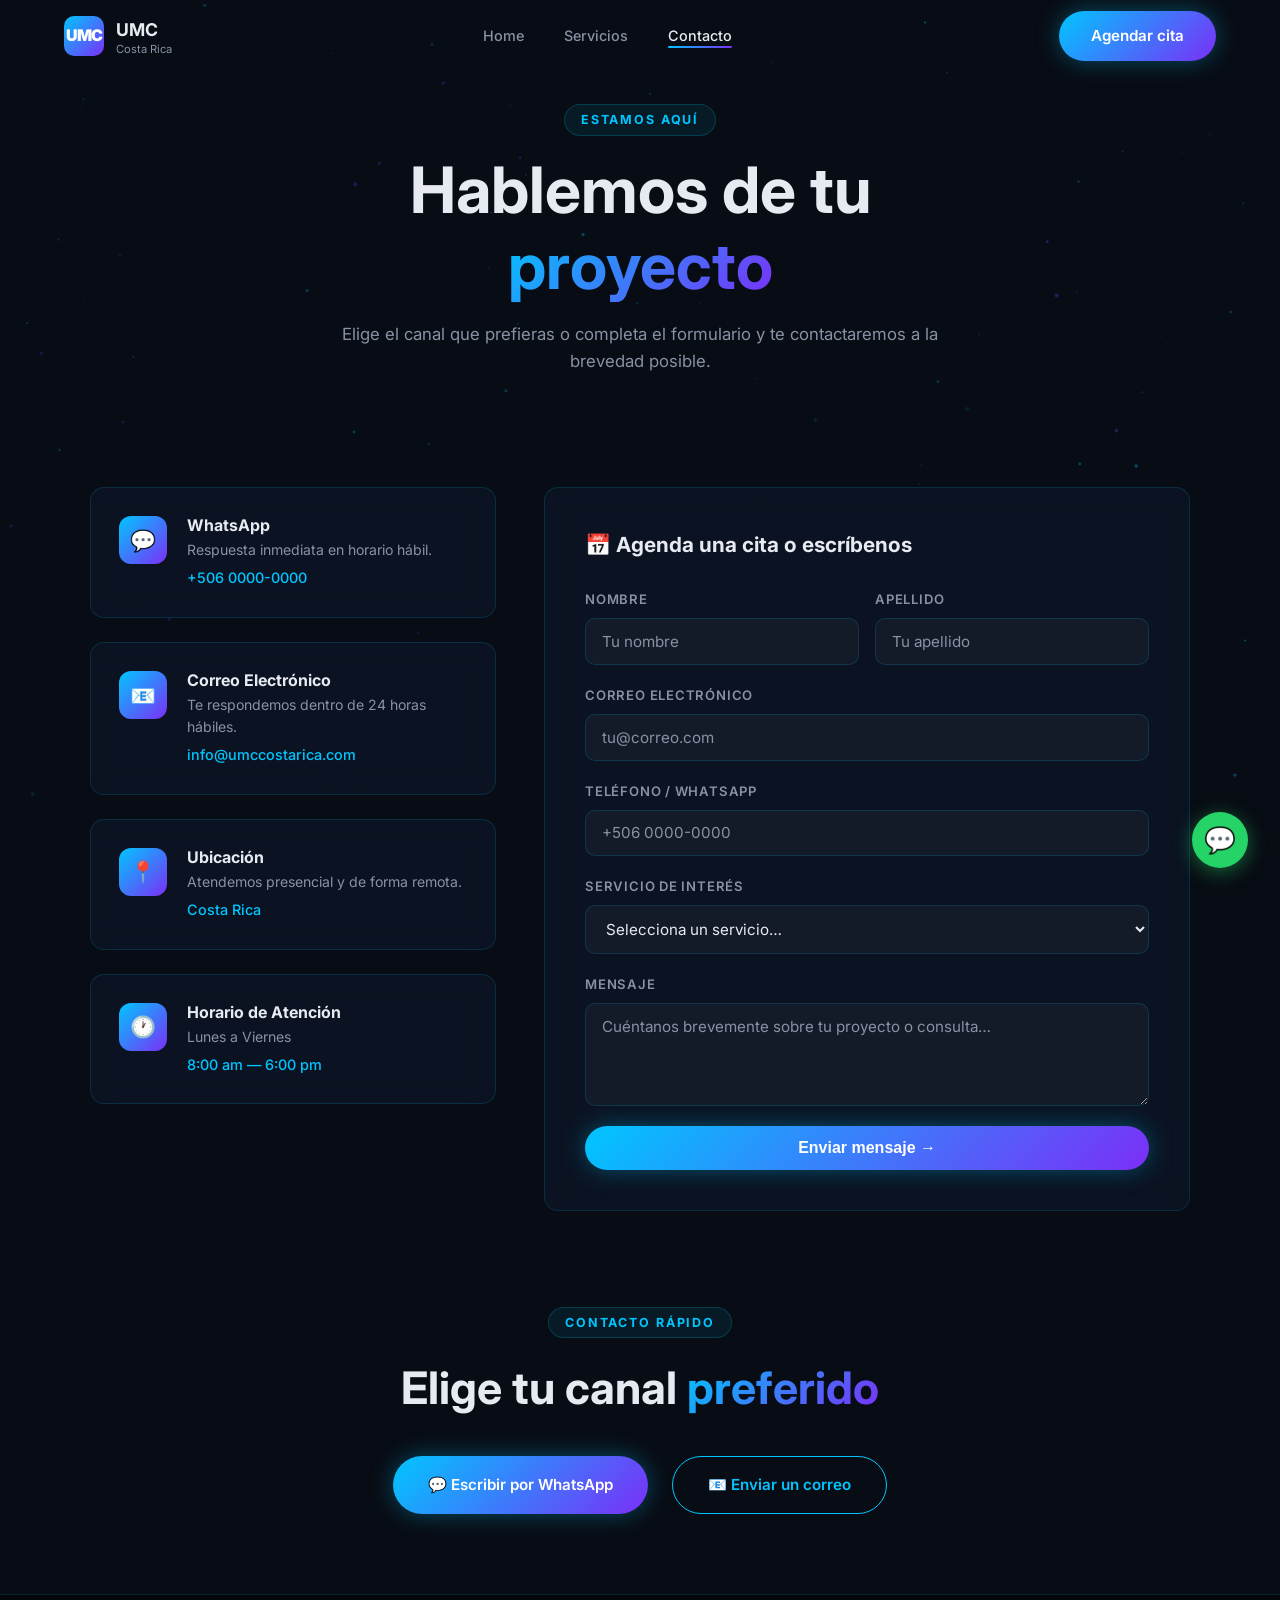
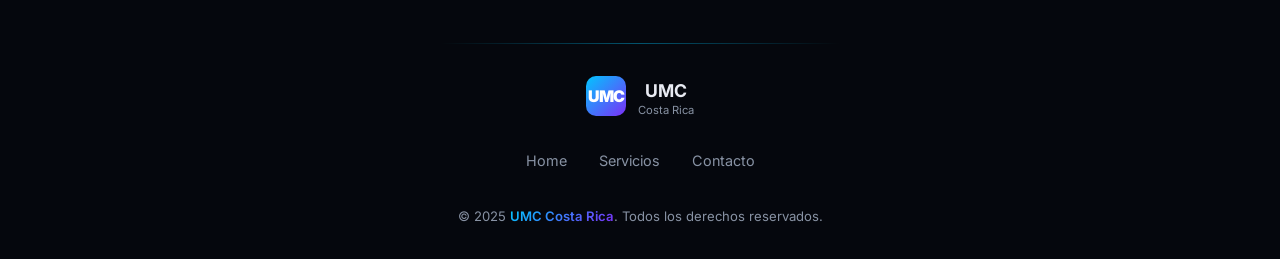
==== contacto.html @ 5d866f4a "feat: Se añade la estructura inicial del proyecto" ====
<!DOCTYPE html>
<html lang="es">
<head>
  <meta charset="UTF-8" />
  <meta name="viewport" content="width=device-width, initial-scale=1.0" />
  <title>Contacto — UMC Costa Rica</title>
  <meta name="description" content="Contáctanos por WhatsApp, correo o formulario. Estamos listos para ayudarte." />
  <link rel="icon" href="data:image/svg+xml,<svg xmlns='http://www.w3.org/2000/svg' viewBox='0 0 100 100'><rect width='100' height='100' rx='20' fill='%2300c6ff'/><text y='.9em' font-size='70' font-family='Arial' font-weight='900' fill='white'>U</text></svg>" />
  <link rel="preconnect" href="https://fonts.googleapis.com" />
  <link rel="preconnect" href="https://fonts.gstatic.com" crossorigin />
  <link href="https://fonts.googleapis.com/css2?family=Inter:wght@400;500;600;700;800;900&display=swap" rel="stylesheet" />
  <link rel="stylesheet" href="css/style.css" />
</head>
<body>

<canvas id="particles-canvas"></canvas>

<nav>
  <a href="index.html" class="nav-logo">
    <div class="nav-logo-icon">UMC</div>
    <div>
      <span>UMC</span>
      <small>Costa Rica</small>
    </div>
  </a>

  <ul class="nav-links">
    <li><a href="index.html">Home</a></li>
    <li><a href="servicios.html">Servicios</a></li>
    <li><a href="contacto.html" class="active">Contacto</a></li>
  </ul>

  <a href="contacto.html" class="btn btn-primary nav-cta">Agendar cita</a>

  <button class="hamburger" id="hamburger" aria-label="Menú">
    <span></span><span></span><span></span>
  </button>
</nav>

<div class="mobile-menu" id="mobile-menu">
  <a href="index.html">Home</a>
  <a href="servicios.html">Servicios</a>
  <a href="contacto.html">Contacto</a>
  <a href="contacto.html" class="btn btn-primary" style="margin-top:1rem">Agendar cita</a>
</div>

<section class="section contact-hero">
  <div class="contact-hero-inner">
    <div class="section-label fade-in">Estamos aquí</div>
    <h1 class="fade-in" style="transition-delay:.1s">
      Hablemos de tu <span class="gradient-text">proyecto</span>
    </h1>
    <p class="fade-in" style="color:var(--text-muted); font-size:1.05rem; margin-top:1rem; transition-delay:.2s">
      Elige el canal que prefieras o completa el formulario y te contactaremos
      a la brevedad posible.
    </p>
  </div>
</section>

<section class="section" style="padding-top:1rem; padding-bottom:6rem;">
  <div class="contact-grid">

    <div class="contact-info">

      <a href="https://wa.me/50600000000?text=Hola%20UMC%20Costa%20Rica%2C%20me%20gustar%C3%ADa%20agendar%20una%20consulta."
         target="_blank" class="contact-card fade-in">
        <div class="contact-card-icon">💬</div>
        <div class="contact-card-body">
          <h3>WhatsApp</h3>
          <p>Respuesta inmediata en horario hábil.</p>
          <span>+506 0000-0000</span>
        </div>
      </a>

      <a href="mailto:info@umccostarica.com?subject=Consulta%20desde%20la%20web"
         class="contact-card fade-in" style="transition-delay:.1s">
        <div class="contact-card-icon">📧</div>
        <div class="contact-card-body">
          <h3>Correo Electrónico</h3>
          <p>Te respondemos dentro de 24 horas hábiles.</p>
          <span>info@umccostarica.com</span>
        </div>
      </a>

      <div class="contact-card fade-in" style="transition-delay:.2s; cursor:default;">
        <div class="contact-card-icon">📍</div>
        <div class="contact-card-body">
          <h3>Ubicación</h3>
          <p>Atendemos presencial y de forma remota.</p>
          <span>Costa Rica</span>
        </div>
      </div>

      <div class="contact-card fade-in" style="transition-delay:.3s; cursor:default;">
        <div class="contact-card-icon">🕐</div>
        <div class="contact-card-body">
          <h3>Horario de Atención</h3>
          <p>Lunes a Viernes</p>
          <span>8:00 am — 6:00 pm</span>
        </div>
      </div>

    </div>

    <div class="contact-form-wrap fade-in" style="transition-delay:.1s">
      <p class="form-title">📅 Agenda una cita o escríbenos</p>

      <form id="contact-form" novalidate>

        <div class="form-row">
          <div class="form-group">
            <label for="nombre">Nombre</label>
            <input type="text" id="nombre" name="nombre" placeholder="Tu nombre" required />
          </div>
          <div class="form-group">
            <label for="apellido">Apellido</label>
            <input type="text" id="apellido" name="apellido" placeholder="Tu apellido" required />
          </div>
        </div>

        <div class="form-group">
          <label for="email">Correo electrónico</label>
          <input type="email" id="email" name="email" placeholder="tu@correo.com" required />
        </div>

        <div class="form-group">
          <label for="telefono">Teléfono / WhatsApp</label>
          <input type="tel" id="telefono" name="telefono" placeholder="+506 0000-0000" />
        </div>

        <div class="form-group">
          <label for="servicio">Servicio de interés</label>
          <select id="servicio" name="servicio" required>
            <option value="" disabled selected>Selecciona un servicio…</option>
            <option>Soporte Técnico</option>
            <option>Outsourcing IT</option>
            <option>Soluciones Modernas</option>
            <option>Otro / No estoy seguro</option>
          </select>
        </div>

        <div class="form-group">
          <label for="mensaje">Mensaje</label>
          <textarea id="mensaje" name="mensaje" rows="4"
            placeholder="Cuéntanos brevemente sobre tu proyecto o consulta…" required></textarea>
        </div>

        <button type="submit" class="btn btn-primary form-submit">
          Enviar mensaje →
        </button>

      </form>
    </div>

  </div>
</section>

<section class="section" style="padding-top:0; padding-bottom:5rem;">
  <div style="text-align:center; margin-bottom:2.5rem;">
    <div class="section-label fade-in">Contacto rápido</div>
    <h2 class="fade-in" style="transition-delay:.1s; margin-top:.5rem;">
      Elige tu canal <span class="gradient-text">preferido</span>
    </h2>
  </div>
  <div style="display:flex; justify-content:center; gap:1.5rem; flex-wrap:wrap;">
    <a href="https://wa.me/50600000000?text=Hola%20UMC%20Costa%20Rica%2C%20me%20gustar%C3%ADa%20agendar%20una%20consulta."
       target="_blank" class="btn btn-primary fade-in" style="gap:.6rem; padding:1rem 2.2rem;">
      💬 Escribir por WhatsApp
    </a>
    <a href="mailto:info@umccostarica.com?subject=Consulta%20desde%20la%20web"
       class="btn btn-outline fade-in" style="transition-delay:.1s; gap:.6rem; padding:1rem 2.2rem;">
      📧 Enviar un correo
    </a>
  </div>
</section>

<footer>
  <div class="glow-divider" style="margin-bottom:2rem"></div>
  <div class="footer-inner">
    <a href="index.html" class="nav-logo">
      <div class="nav-logo-icon">UMC</div>
      <div>
        <span>UMC</span>
        <small>Costa Rica</small>
      </div>
    </a>
    <ul class="footer-links">
      <li><a href="index.html">Home</a></li>
      <li><a href="servicios.html">Servicios</a></li>
      <li><a href="contacto.html">Contacto</a></li>
    </ul>
    <p class="footer-copy">
      © 2025 <span>UMC Costa Rica</span>. Todos los derechos reservados.
    </p>
  </div>
</footer>

<a href="https://wa.me/50600000000" target="_blank" class="wa-float" title="Escríbenos por WhatsApp" aria-label="WhatsApp">
  💬
</a>

<script src="js/modules/nav.js"></script>
<script src="js/modules/particles.js"></script>
<script src="js/modules/animations.js"></script>
<script src="js/modules/form.js"></script>
<script src="js/main.js"></script>
</body>
</html>
---- css/style.css ----
/* ============================================================
   style.css — Punto de entrada CSS
   ============================================================ */

@import 'base.css';       /* Variables, reset, tipografía, botones  */
@import 'layout.css';     /* Nav, secciones, footer, responsive      */
@import 'components.css'; /* Cards, formulario, hero, animaciones    */
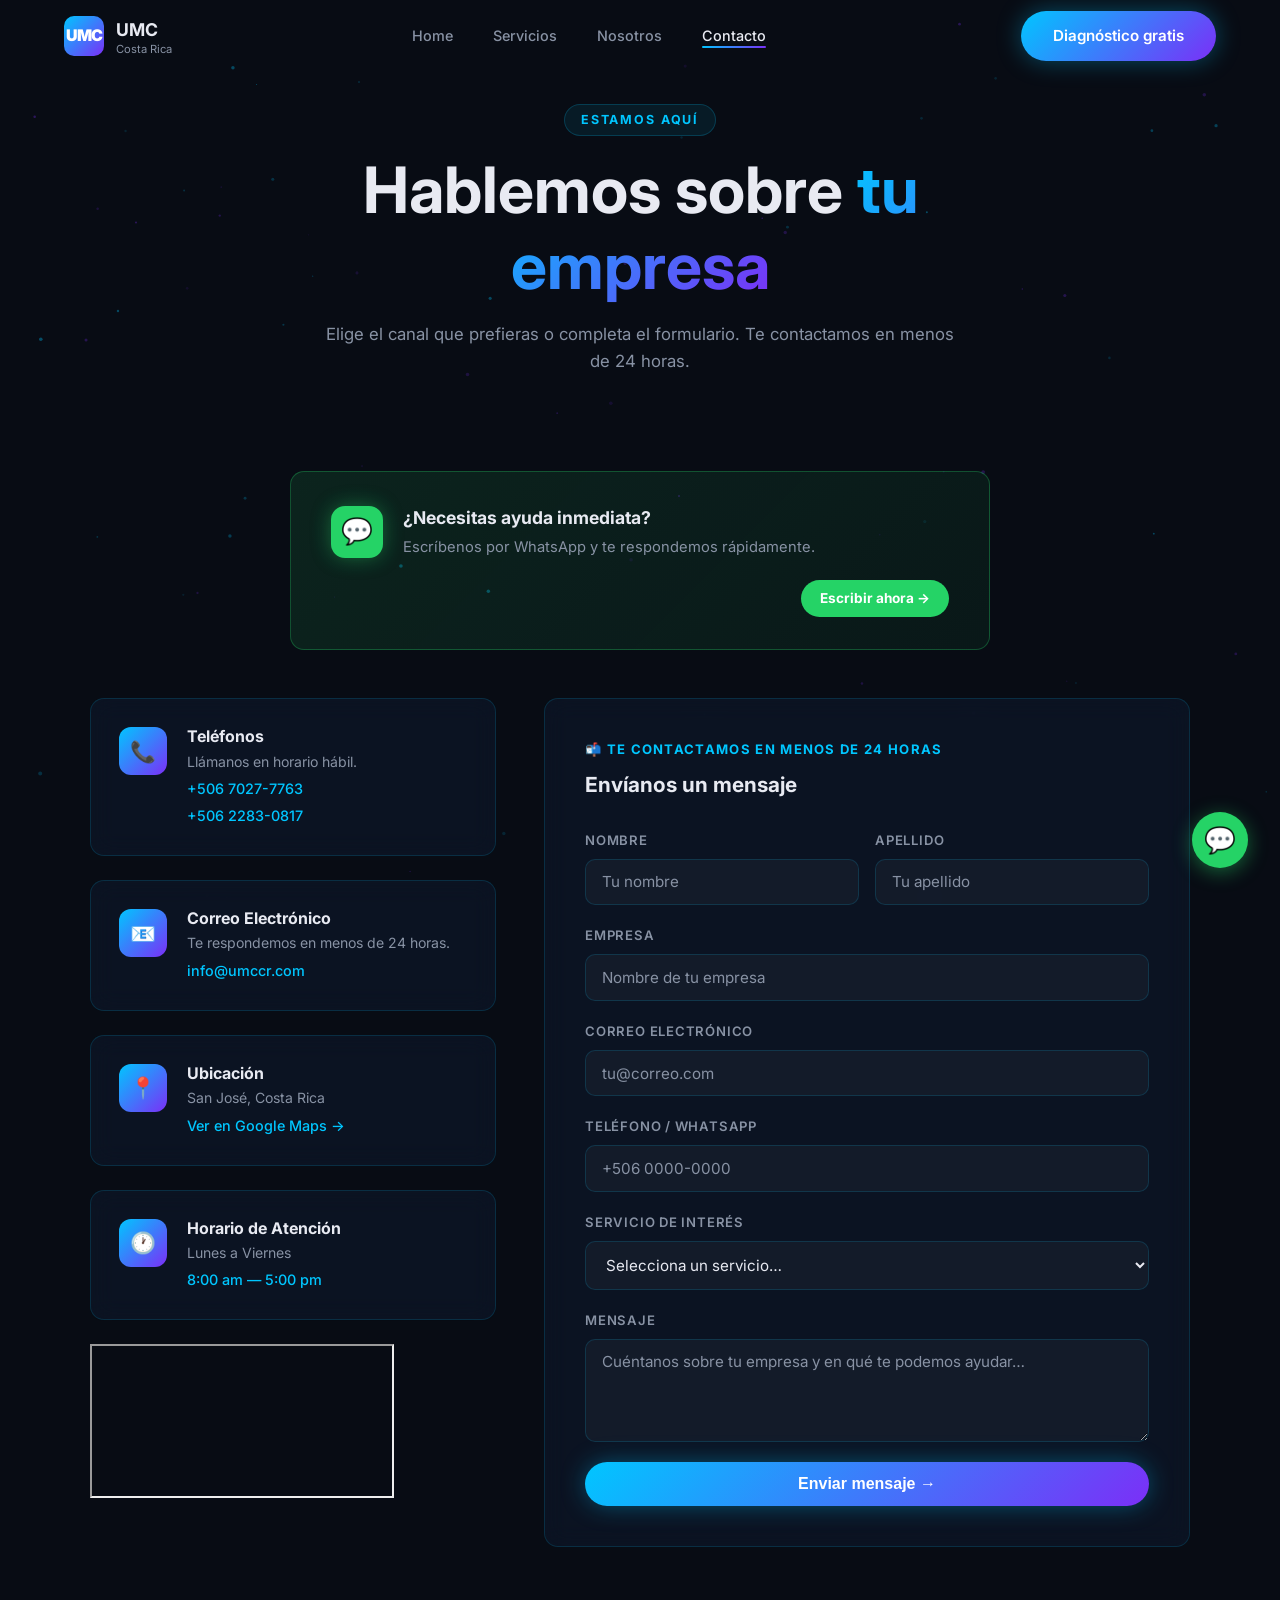
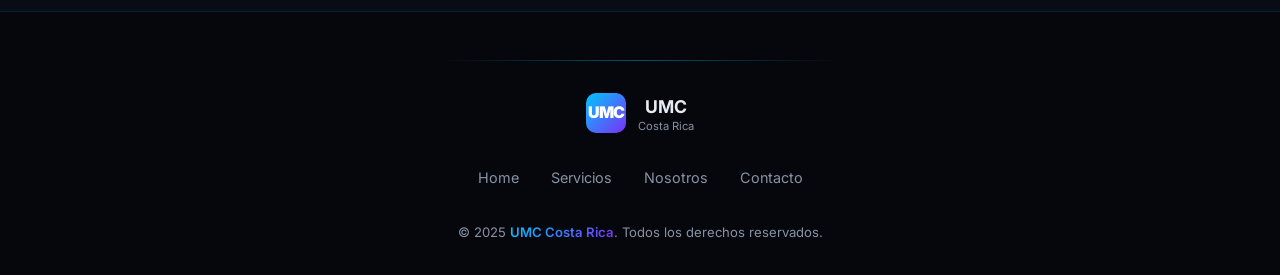
==== commit 1ffc516a: "feat: Mejora la página de contacto con información actualizada y nueva sección de WhatsApp" ====
--- a/contacto.html
+++ b/contacto.html
@@ -4,7 +4,7 @@
   <meta charset="UTF-8" />
   <meta name="viewport" content="width=device-width, initial-scale=1.0" />
   <title>Contacto — UMC Costa Rica</title>
-  <meta name="description" content="Contáctanos por WhatsApp, correo o formulario. Estamos listos para ayudarte." />
+  <meta name="description" content="Contáctanos por WhatsApp, correo o formulario. Tel: +506 7027-7763" />
   <link rel="icon" href="data:image/svg+xml,<svg xmlns='http://www.w3.org/2000/svg' viewBox='0 0 100 100'><rect width='100' height='100' rx='20' fill='%2300c6ff'/><text y='.9em' font-size='70' font-family='Arial' font-weight='900' fill='white'>U</text></svg>" />
   <link rel="preconnect" href="https://fonts.googleapis.com" />
   <link rel="preconnect" href="https://fonts.gstatic.com" crossorigin />
@@ -27,10 +27,11 @@
   <ul class="nav-links">
     <li><a href="index.html">Home</a></li>
     <li><a href="servicios.html">Servicios</a></li>
+    <li><a href="nosotros.html">Nosotros</a></li>
     <li><a href="contacto.html" class="active">Contacto</a></li>
   </ul>
 
-  <a href="contacto.html" class="btn btn-primary nav-cta">Agendar cita</a>
+  <a href="contacto.html" class="btn btn-primary nav-cta">Diagnóstico gratis</a>
 
   <button class="hamburger" id="hamburger" aria-label="Menú">
     <span></span><span></span><span></span>
@@ -40,70 +41,105 @@
 <div class="mobile-menu" id="mobile-menu">
   <a href="index.html">Home</a>
   <a href="servicios.html">Servicios</a>
+  <a href="nosotros.html">Nosotros</a>
   <a href="contacto.html">Contacto</a>
-  <a href="contacto.html" class="btn btn-primary" style="margin-top:1rem">Agendar cita</a>
+  <a href="contacto.html" class="btn btn-primary" style="margin-top:1rem">Diagnóstico gratis</a>
 </div>
 
+<!-- ===== Hero ===== -->
 <section class="section contact-hero">
   <div class="contact-hero-inner">
     <div class="section-label fade-in">Estamos aquí</div>
     <h1 class="fade-in" style="transition-delay:.1s">
-      Hablemos de tu <span class="gradient-text">proyecto</span>
+      Hablemos sobre <span class="gradient-text">tu empresa</span>
     </h1>
     <p class="fade-in" style="color:var(--text-muted); font-size:1.05rem; margin-top:1rem; transition-delay:.2s">
-      Elige el canal que prefieras o completa el formulario y te contactaremos
-      a la brevedad posible.
+      Elige el canal que prefieras o completa el formulario.
+      Te contactamos en menos de 24 horas.
     </p>
   </div>
 </section>
 
-<section class="section" style="padding-top:1rem; padding-bottom:6rem;">
+<!-- ===== WhatsApp CTA destacado ===== -->
+<section class="section" style="padding-top:0; padding-bottom:2rem;">
+  <a href="https://wa.me/50670277763?text=Hola%20UMC%2C%20necesito%20ayuda%20con%20mi%20empresa."
+     target="_blank"
+     style="display:block; max-width:700px; margin:0 auto; background:linear-gradient(135deg,rgba(37,211,102,.12),rgba(37,211,102,.06)); border:1px solid rgba(37,211,102,.3); border-radius:var(--radius); padding:2rem 2.5rem; text-decoration:none; color:inherit; transition:var(--transition);"
+     onmouseover="this.style.borderColor='rgba(37,211,102,.6)'; this.style.transform='translateY(-3px)';"
+     onmouseout="this.style.borderColor='rgba(37,211,102,.3)'; this.style.transform='translateY(0)';">
+    <div style="display:flex; align-items:center; gap:1.25rem; flex-wrap:wrap;">
+      <div style="width:52px; height:52px; min-width:52px; background:#25d366; border-radius:14px; display:flex; align-items:center; justify-content:center; font-size:1.6rem; box-shadow:0 0 20px rgba(37,211,102,.4);">💬</div>
+      <div>
+        <p style="font-weight:700; font-size:1.1rem; margin-bottom:.25rem;">¿Necesitas ayuda inmediata?</p>
+        <p style="color:var(--text-muted); font-size:.92rem;">Escríbenos por WhatsApp y te respondemos rápidamente.</p>
+      </div>
+      <span style="margin-left:auto; background:#25d366; color:#fff; font-size:.85rem; font-weight:700; padding:.5rem 1.2rem; border-radius:50px; white-space:nowrap;">Escribir ahora →</span>
+    </div>
+  </a>
+</section>
+
+<!-- ===== Grid principal ===== -->
+<section class="section" style="padding-top:1rem; padding-bottom:4rem;">
   <div class="contact-grid">
 
+    <!-- Columna izquierda: info -->
     <div class="contact-info">
 
-      <a href="https://wa.me/50600000000?text=Hola%20UMC%20Costa%20Rica%2C%20me%20gustar%C3%ADa%20agendar%20una%20consulta."
-         target="_blank" class="contact-card fade-in">
-        <div class="contact-card-icon">💬</div>
-        <div class="contact-card-body">
-          <h3>WhatsApp</h3>
-          <p>Respuesta inmediata en horario hábil.</p>
-          <span>+506 0000-0000</span>
+      <a href="tel:+50670277763" class="contact-card fade-in">
+        <div class="contact-card-icon">📞</div>
+        <div class="contact-card-body">
+          <h3>Teléfonos</h3>
+          <p>Llámanos en horario hábil.</p>
+          <span>+506 7027-7763</span>
+          <span>+506 2283-0817</span>
         </div>
       </a>
 
-      <a href="mailto:info@umccostarica.com?subject=Consulta%20desde%20la%20web"
+      <a href="mailto:info@umccr.com?subject=Consulta%20desde%20la%20web"
          class="contact-card fade-in" style="transition-delay:.1s">
         <div class="contact-card-icon">📧</div>
         <div class="contact-card-body">
           <h3>Correo Electrónico</h3>
-          <p>Te respondemos dentro de 24 horas hábiles.</p>
-          <span>info@umccostarica.com</span>
+          <p>Te respondemos en menos de 24 horas.</p>
+          <span>info@umccr.com</span>
         </div>
       </a>
 
-      <div class="contact-card fade-in" style="transition-delay:.2s; cursor:default;">
+      <a href="https://maps.app.goo.gl/FB2eQgQFogxZWuhs9"
+         target="_blank" class="contact-card fade-in" style="transition-delay:.2s">
         <div class="contact-card-icon">📍</div>
         <div class="contact-card-body">
           <h3>Ubicación</h3>
-          <p>Atendemos presencial y de forma remota.</p>
-          <span>Costa Rica</span>
-        </div>
-      </div>
+          <p>San José, Costa Rica</p>
+          <span>Ver en Google Maps →</span>
+        </div>
+      </a>
 
       <div class="contact-card fade-in" style="transition-delay:.3s; cursor:default;">
         <div class="contact-card-icon">🕐</div>
         <div class="contact-card-body">
           <h3>Horario de Atención</h3>
           <p>Lunes a Viernes</p>
-          <span>8:00 am — 6:00 pm</span>
+          <span>8:00 am — 5:00 pm</span>
         </div>
       </div>
 
-    </div>
-
+      <!-- Mapa -->
+      <div class="map-wrap fade-in" style="transition-delay:.4s">
+        <iframe
+          src="https://maps.google.com/maps?q=9.9278942,-84.0642934&hl=es&z=16&output=embed"
+          allowfullscreen
+          loading="lazy"
+          title="Ubicación UMC Costa Rica">
+        </iframe>
+      </div>
+
+    </div>
+
+    <!-- Columna derecha: formulario -->
     <div class="contact-form-wrap fade-in" style="transition-delay:.1s">
-      <p class="form-title">📅 Agenda una cita o escríbenos</p>
+      <p style="font-size:.82rem; font-weight:700; letter-spacing:.1em; text-transform:uppercase; color:var(--accent); margin-bottom:.5rem;">📬 Te contactamos en menos de 24 horas</p>
+      <p class="form-title">Envíanos un mensaje</p>
 
       <form id="contact-form" novalidate>
 
@@ -119,6 +155,11 @@
         </div>
 
         <div class="form-group">
+          <label for="empresa">Empresa</label>
+          <input type="text" id="empresa" name="empresa" placeholder="Nombre de tu empresa" />
+        </div>
+
+        <div class="form-group">
           <label for="email">Correo electrónico</label>
           <input type="email" id="email" name="email" placeholder="tu@correo.com" required />
         </div>
@@ -132,9 +173,10 @@
           <label for="servicio">Servicio de interés</label>
           <select id="servicio" name="servicio" required>
             <option value="" disabled selected>Selecciona un servicio…</option>
+            <option>Outsourcing IT</option>
             <option>Soporte Técnico</option>
-            <option>Outsourcing IT</option>
-            <option>Soluciones Modernas</option>
+            <option>Soluciones Tecnológicas</option>
+            <option>Diagnóstico gratuito</option>
             <option>Otro / No estoy seguro</option>
           </select>
         </div>
@@ -142,7 +184,7 @@
         <div class="form-group">
           <label for="mensaje">Mensaje</label>
           <textarea id="mensaje" name="mensaje" rows="4"
-            placeholder="Cuéntanos brevemente sobre tu proyecto o consulta…" required></textarea>
+            placeholder="Cuéntanos sobre tu empresa y en qué te podemos ayudar…" required></textarea>
         </div>
 
         <button type="submit" class="btn btn-primary form-submit">
@@ -155,49 +197,25 @@
   </div>
 </section>
 
-<section class="section" style="padding-top:0; padding-bottom:5rem;">
-  <div style="text-align:center; margin-bottom:2.5rem;">
-    <div class="section-label fade-in">Contacto rápido</div>
-    <h2 class="fade-in" style="transition-delay:.1s; margin-top:.5rem;">
-      Elige tu canal <span class="gradient-text">preferido</span>
-    </h2>
-  </div>
-  <div style="display:flex; justify-content:center; gap:1.5rem; flex-wrap:wrap;">
-    <a href="https://wa.me/50600000000?text=Hola%20UMC%20Costa%20Rica%2C%20me%20gustar%C3%ADa%20agendar%20una%20consulta."
-       target="_blank" class="btn btn-primary fade-in" style="gap:.6rem; padding:1rem 2.2rem;">
-      💬 Escribir por WhatsApp
-    </a>
-    <a href="mailto:info@umccostarica.com?subject=Consulta%20desde%20la%20web"
-       class="btn btn-outline fade-in" style="transition-delay:.1s; gap:.6rem; padding:1rem 2.2rem;">
-      📧 Enviar un correo
-    </a>
-  </div>
-</section>
-
+<!-- ===== Footer ===== -->
 <footer>
   <div class="glow-divider" style="margin-bottom:2rem"></div>
   <div class="footer-inner">
     <a href="index.html" class="nav-logo">
       <div class="nav-logo-icon">UMC</div>
-      <div>
-        <span>UMC</span>
-        <small>Costa Rica</small>
-      </div>
+      <div><span>UMC</span><small>Costa Rica</small></div>
     </a>
     <ul class="footer-links">
       <li><a href="index.html">Home</a></li>
       <li><a href="servicios.html">Servicios</a></li>
+      <li><a href="nosotros.html">Nosotros</a></li>
       <li><a href="contacto.html">Contacto</a></li>
     </ul>
-    <p class="footer-copy">
-      © 2025 <span>UMC Costa Rica</span>. Todos los derechos reservados.
-    </p>
+    <p class="footer-copy">© 2025 <span>UMC Costa Rica</span>. Todos los derechos reservados.</p>
   </div>
 </footer>
 
-<a href="https://wa.me/50600000000" target="_blank" class="wa-float" title="Escríbenos por WhatsApp" aria-label="WhatsApp">
-  💬
-</a>
+<a href="https://wa.me/50670277763?text=Hola%20UMC%2C%20necesito%20ayuda%20con%20mi%20empresa." target="_blank" class="wa-float" title="WhatsApp" aria-label="WhatsApp">💬</a>
 
 <script src="js/modules/nav.js"></script>
 <script src="js/modules/particles.js"></script>
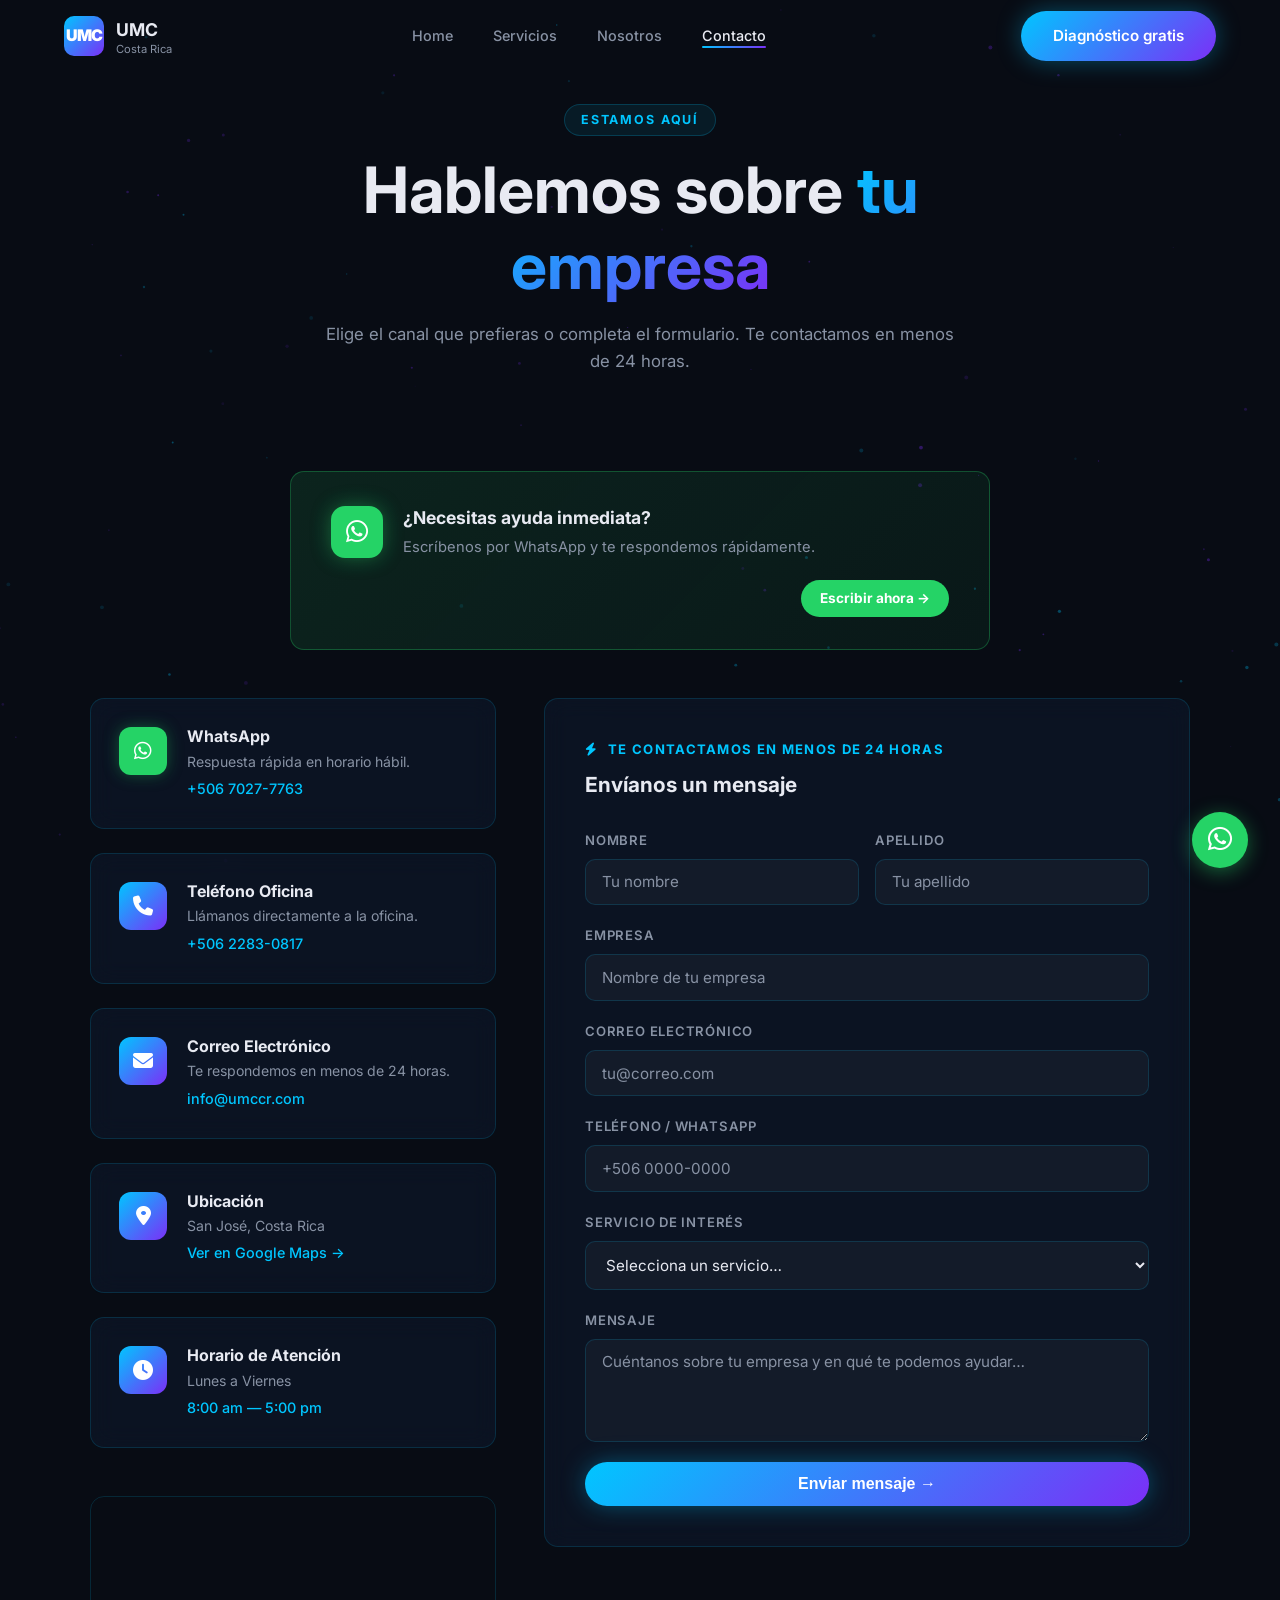
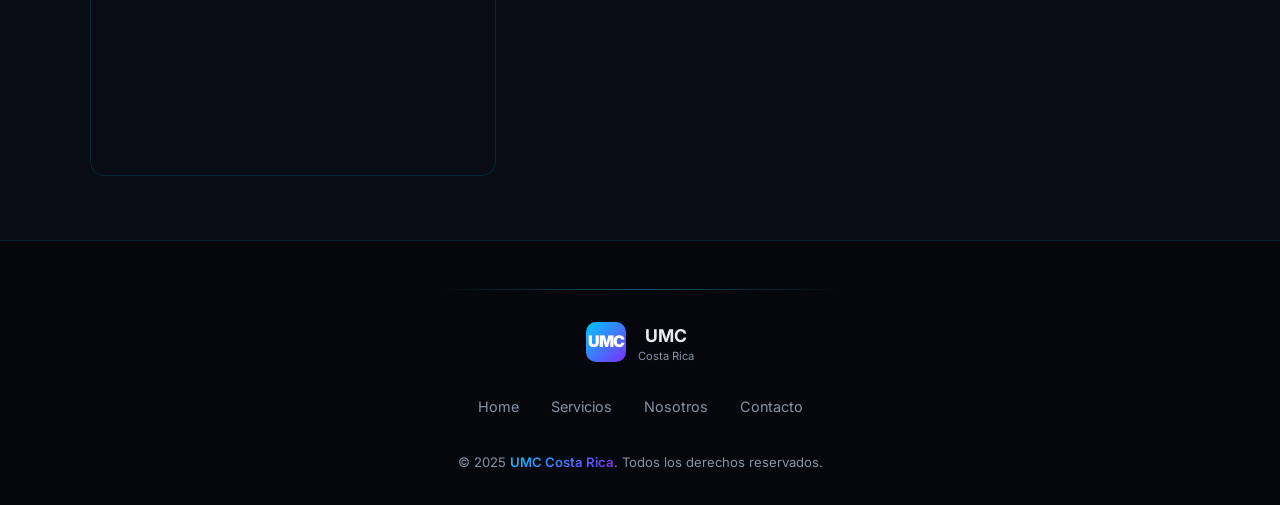
==== commit bfc5778f: "feat: Añade Font Awesome y actualiza íconos en varias páginas para mejorar la interfaz" ====
--- a/contacto.html
+++ b/contacto.html
@@ -9,6 +9,7 @@
   <link rel="preconnect" href="https://fonts.googleapis.com" />
   <link rel="preconnect" href="https://fonts.gstatic.com" crossorigin />
   <link href="https://fonts.googleapis.com/css2?family=Inter:wght@400;500;600;700;800;900&display=swap" rel="stylesheet" />
+  <link rel="stylesheet" href="https://cdnjs.cloudflare.com/ajax/libs/font-awesome/6.5.1/css/all.min.css" />
   <link rel="stylesheet" href="css/style.css" />
 </head>
 <body>
@@ -68,7 +69,7 @@
      onmouseover="this.style.borderColor='rgba(37,211,102,.6)'; this.style.transform='translateY(-3px)';"
      onmouseout="this.style.borderColor='rgba(37,211,102,.3)'; this.style.transform='translateY(0)';">
     <div style="display:flex; align-items:center; gap:1.25rem; flex-wrap:wrap;">
-      <div style="width:52px; height:52px; min-width:52px; background:#25d366; border-radius:14px; display:flex; align-items:center; justify-content:center; font-size:1.6rem; box-shadow:0 0 20px rgba(37,211,102,.4);">💬</div>
+      <div style="width:52px; height:52px; min-width:52px; background:#25d366; border-radius:14px; display:flex; align-items:center; justify-content:center; font-size:1.6rem; box-shadow:0 0 20px rgba(37,211,102,.4);"><i class="fa-brands fa-whatsapp" style="color:#fff;"></i></div>
       <div>
         <p style="font-weight:700; font-size:1.1rem; margin-bottom:.25rem;">¿Necesitas ayuda inmediata?</p>
         <p style="color:var(--text-muted); font-size:.92rem;">Escríbenos por WhatsApp y te respondemos rápidamente.</p>
@@ -85,19 +86,32 @@
     <!-- Columna izquierda: info -->
     <div class="contact-info">
 
-      <a href="tel:+50670277763" class="contact-card fade-in">
-        <div class="contact-card-icon">📞</div>
-        <div class="contact-card-body">
-          <h3>Teléfonos</h3>
-          <p>Llámanos en horario hábil.</p>
+      <a href="https://wa.me/50670277763?text=Hola%20UMC%2C%20necesito%20ayuda%20con%20mi%20empresa."
+         target="_blank" class="contact-card fade-in">
+        <div class="contact-card-icon" style="background:#25d366; box-shadow:0 0 16px rgba(37,211,102,.35);">
+          <i class="fa-brands fa-whatsapp"></i>
+        </div>
+        <div class="contact-card-body">
+          <h3>WhatsApp</h3>
+          <p>Respuesta rápida en horario hábil.</p>
           <span>+506 7027-7763</span>
+        </div>
+      </a>
+
+      <a href="tel:+50622830817" class="contact-card fade-in" style="transition-delay:.05s">
+        <div class="contact-card-icon">
+          <i class="fa-solid fa-phone"></i>
+        </div>
+        <div class="contact-card-body">
+          <h3>Teléfono Oficina</h3>
+          <p>Llámanos directamente a la oficina.</p>
           <span>+506 2283-0817</span>
         </div>
       </a>
 
       <a href="mailto:info@umccr.com?subject=Consulta%20desde%20la%20web"
          class="contact-card fade-in" style="transition-delay:.1s">
-        <div class="contact-card-icon">📧</div>
+        <div class="contact-card-icon"><i class="fa-solid fa-envelope"></i></div>
         <div class="contact-card-body">
           <h3>Correo Electrónico</h3>
           <p>Te respondemos en menos de 24 horas.</p>
@@ -107,7 +121,7 @@
 
       <a href="https://maps.app.goo.gl/FB2eQgQFogxZWuhs9"
          target="_blank" class="contact-card fade-in" style="transition-delay:.2s">
-        <div class="contact-card-icon">📍</div>
+        <div class="contact-card-icon"><i class="fa-solid fa-location-dot"></i></div>
         <div class="contact-card-body">
           <h3>Ubicación</h3>
           <p>San José, Costa Rica</p>
@@ -116,7 +130,7 @@
       </a>
 
       <div class="contact-card fade-in" style="transition-delay:.3s; cursor:default;">
-        <div class="contact-card-icon">🕐</div>
+        <div class="contact-card-icon"><i class="fa-solid fa-clock"></i></div>
         <div class="contact-card-body">
           <h3>Horario de Atención</h3>
           <p>Lunes a Viernes</p>
@@ -138,7 +152,7 @@
 
     <!-- Columna derecha: formulario -->
     <div class="contact-form-wrap fade-in" style="transition-delay:.1s">
-      <p style="font-size:.82rem; font-weight:700; letter-spacing:.1em; text-transform:uppercase; color:var(--accent); margin-bottom:.5rem;">📬 Te contactamos en menos de 24 horas</p>
+      <p style="font-size:.82rem; font-weight:700; letter-spacing:.1em; text-transform:uppercase; color:var(--accent); margin-bottom:.5rem;"><i class="fa-solid fa-bolt" style="margin-right:.4rem;"></i> Te contactamos en menos de 24 horas</p>
       <p class="form-title">Envíanos un mensaje</p>
 
       <form id="contact-form" novalidate>
@@ -215,7 +229,7 @@
   </div>
 </footer>
 
-<a href="https://wa.me/50670277763?text=Hola%20UMC%2C%20necesito%20ayuda%20con%20mi%20empresa." target="_blank" class="wa-float" title="WhatsApp" aria-label="WhatsApp">💬</a>
+<a href="https://wa.me/50670277763?text=Hola%20UMC%2C%20necesito%20ayuda%20con%20mi%20empresa." target="_blank" class="wa-float" title="WhatsApp" aria-label="WhatsApp"><i class="fa-brands fa-whatsapp"></i></a>
 
 <script src="js/modules/nav.js"></script>
 <script src="js/modules/particles.js"></script>
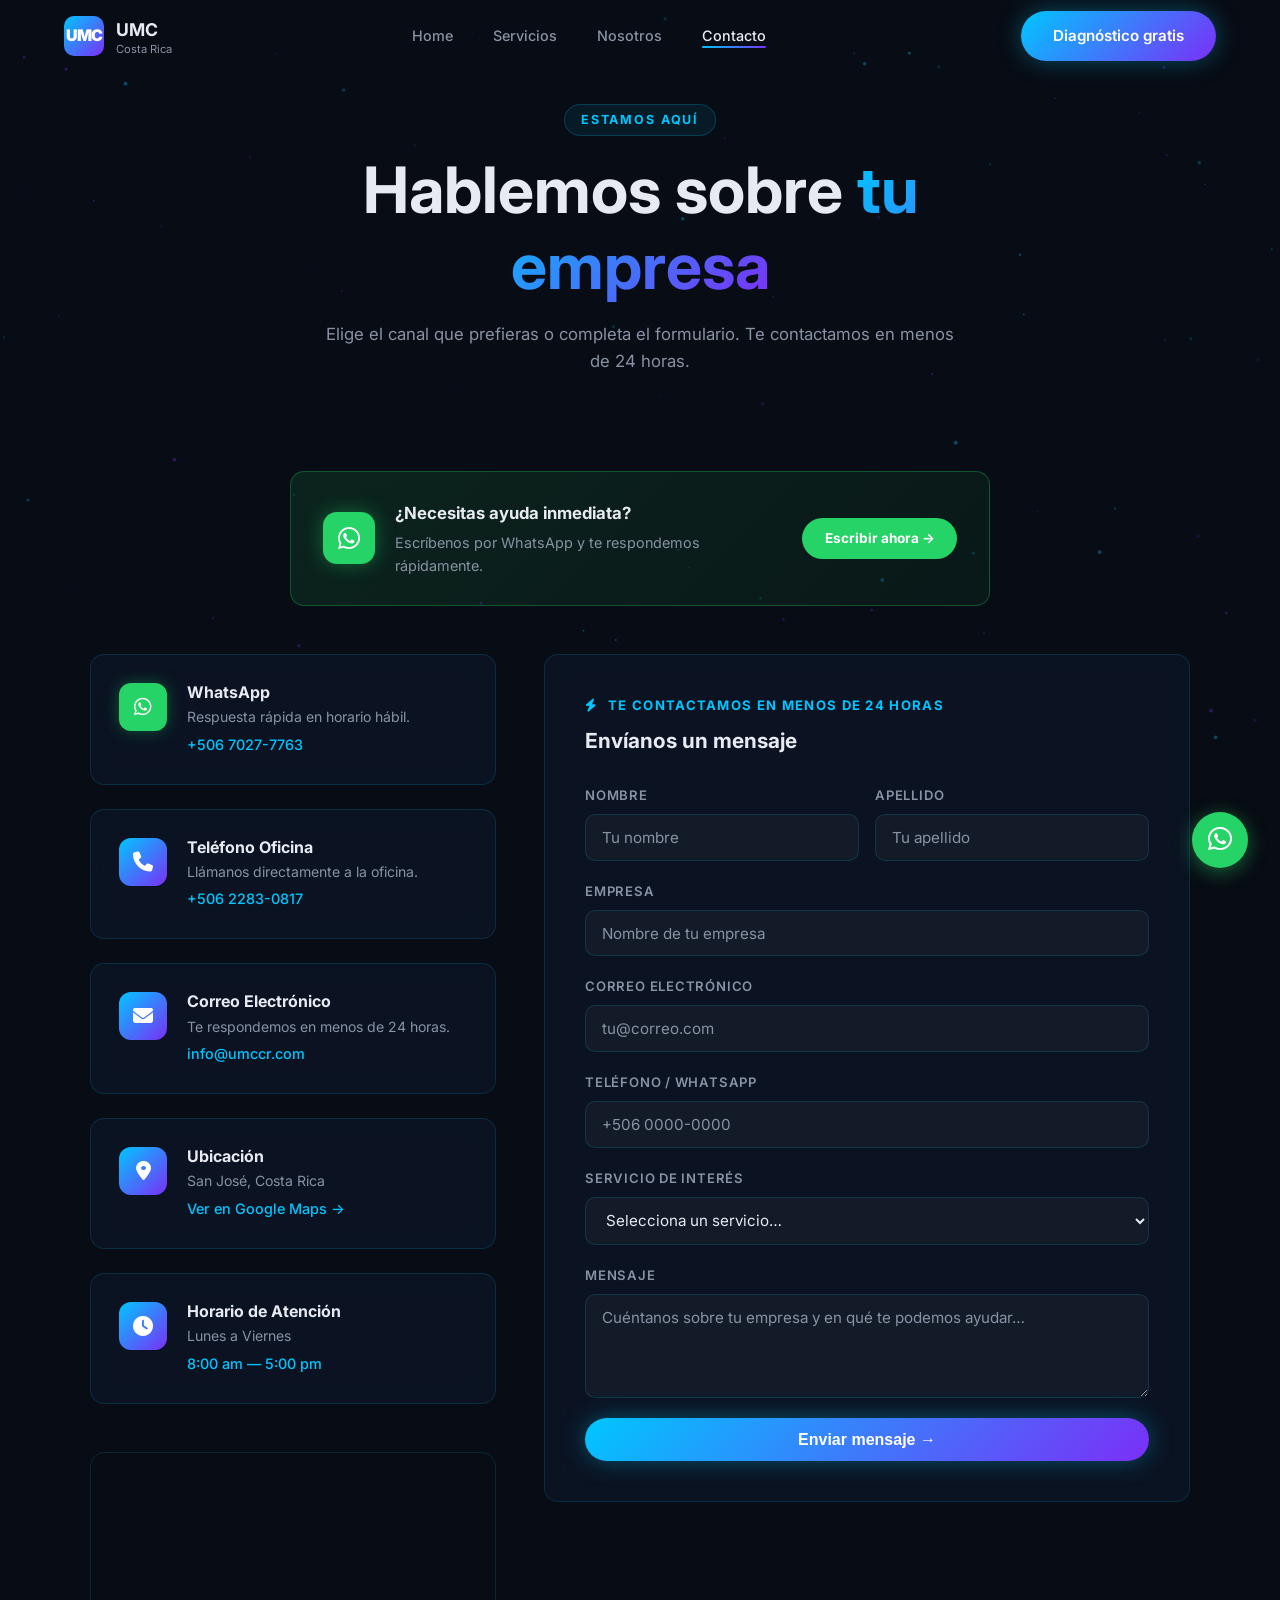
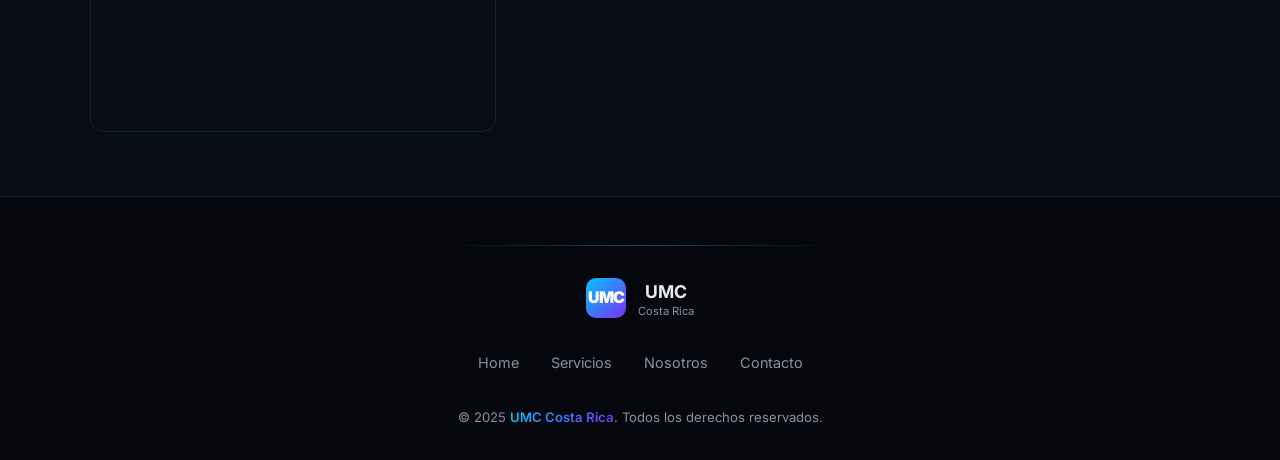
==== commit 93c7f7f1: "feat: Mejora el banner de WhatsApp en la página de contacto con nuevo diseño responsivo y estilos ac" ====
--- a/contacto.html
+++ b/contacto.html
@@ -64,18 +64,15 @@
 <!-- ===== WhatsApp CTA destacado ===== -->
 <section class="section" style="padding-top:0; padding-bottom:2rem;">
   <a href="https://wa.me/50670277763?text=Hola%20UMC%2C%20necesito%20ayuda%20con%20mi%20empresa."
-     target="_blank"
-     style="display:block; max-width:700px; margin:0 auto; background:linear-gradient(135deg,rgba(37,211,102,.12),rgba(37,211,102,.06)); border:1px solid rgba(37,211,102,.3); border-radius:var(--radius); padding:2rem 2.5rem; text-decoration:none; color:inherit; transition:var(--transition);"
-     onmouseover="this.style.borderColor='rgba(37,211,102,.6)'; this.style.transform='translateY(-3px)';"
-     onmouseout="this.style.borderColor='rgba(37,211,102,.3)'; this.style.transform='translateY(0)';">
-    <div style="display:flex; align-items:center; gap:1.25rem; flex-wrap:wrap;">
-      <div style="width:52px; height:52px; min-width:52px; background:#25d366; border-radius:14px; display:flex; align-items:center; justify-content:center; font-size:1.6rem; box-shadow:0 0 20px rgba(37,211,102,.4);"><i class="fa-brands fa-whatsapp" style="color:#fff;"></i></div>
+     target="_blank" class="wa-cta-banner">
+    <div class="wa-cta-left">
+      <div class="wa-cta-icon"><i class="fa-brands fa-whatsapp"></i></div>
       <div>
-        <p style="font-weight:700; font-size:1.1rem; margin-bottom:.25rem;">¿Necesitas ayuda inmediata?</p>
-        <p style="color:var(--text-muted); font-size:.92rem;">Escríbenos por WhatsApp y te respondemos rápidamente.</p>
+        <p class="wa-cta-title">¿Necesitas ayuda inmediata?</p>
+        <p class="wa-cta-sub">Escríbenos por WhatsApp y te respondemos rápidamente.</p>
       </div>
-      <span style="margin-left:auto; background:#25d366; color:#fff; font-size:.85rem; font-weight:700; padding:.5rem 1.2rem; border-radius:50px; white-space:nowrap;">Escribir ahora →</span>
-    </div>
+    </div>
+    <span class="wa-cta-btn">Escribir ahora →</span>
   </a>
 </section>
 
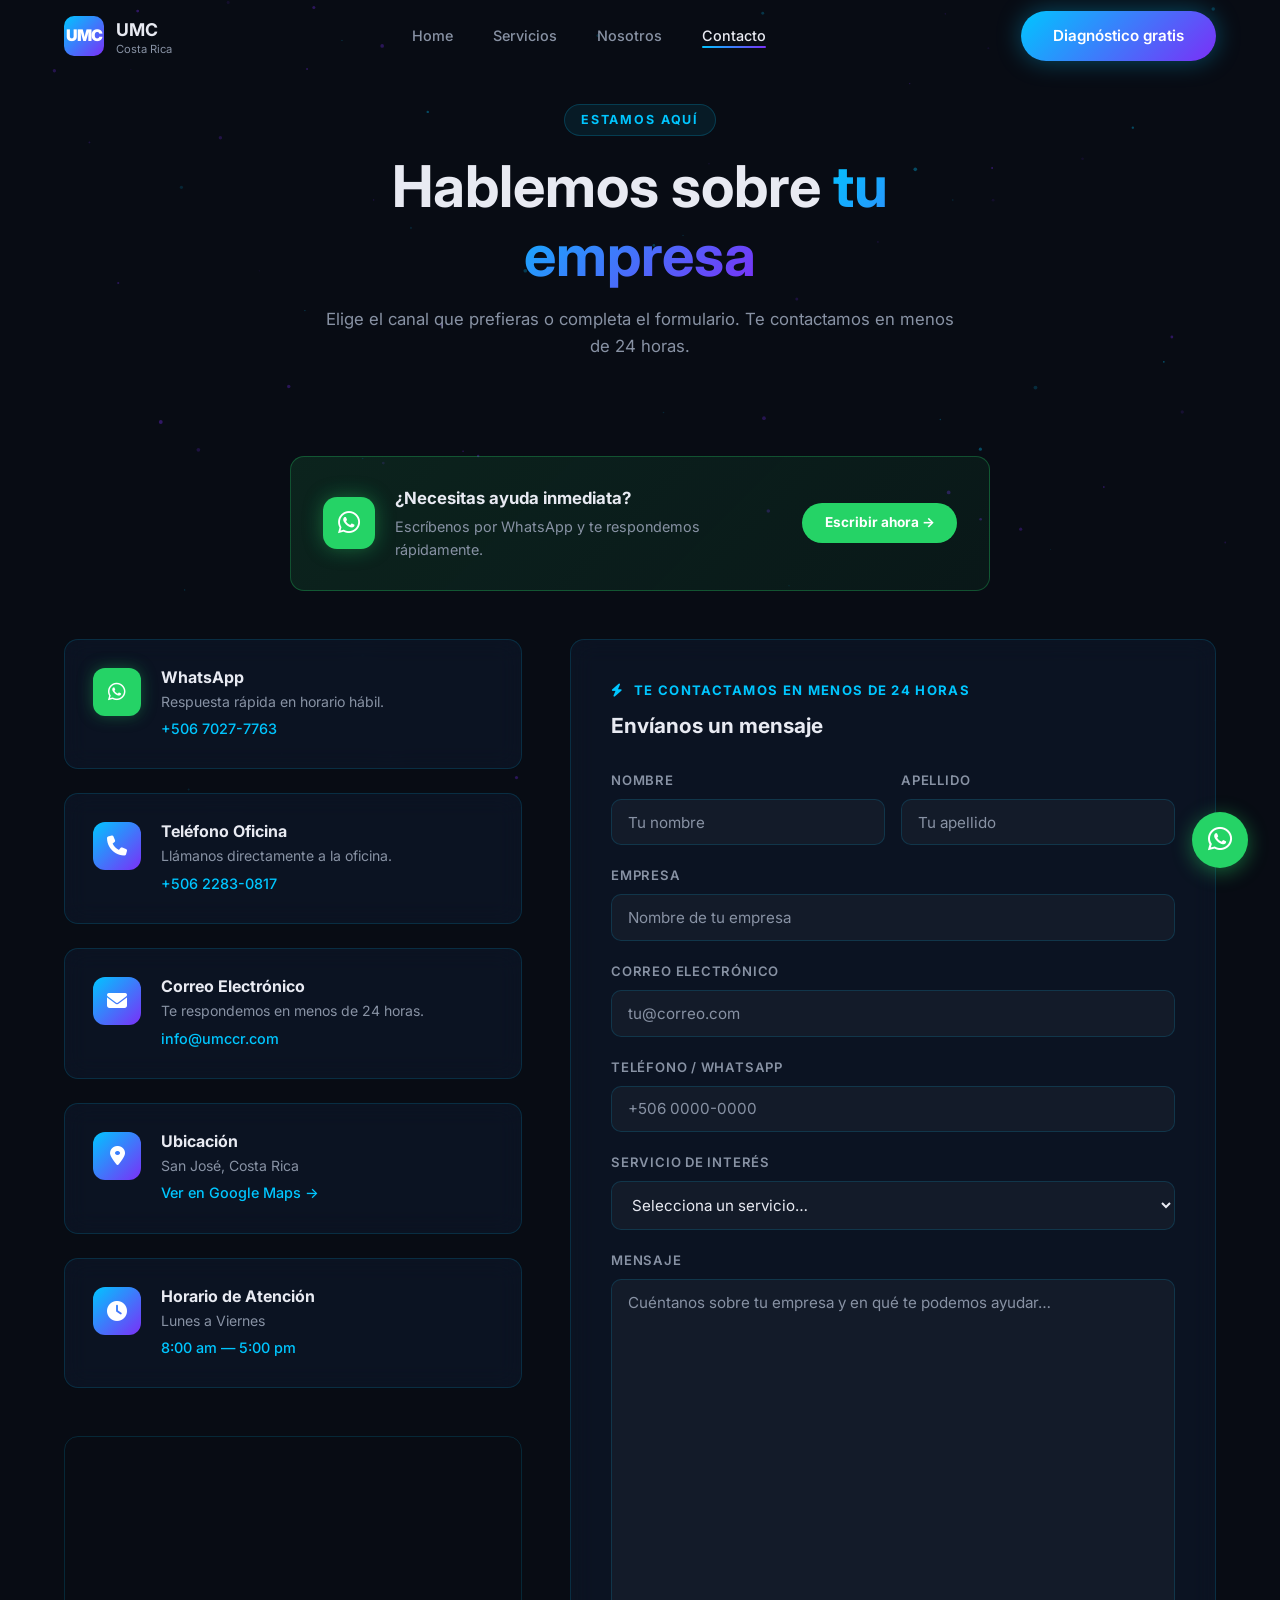
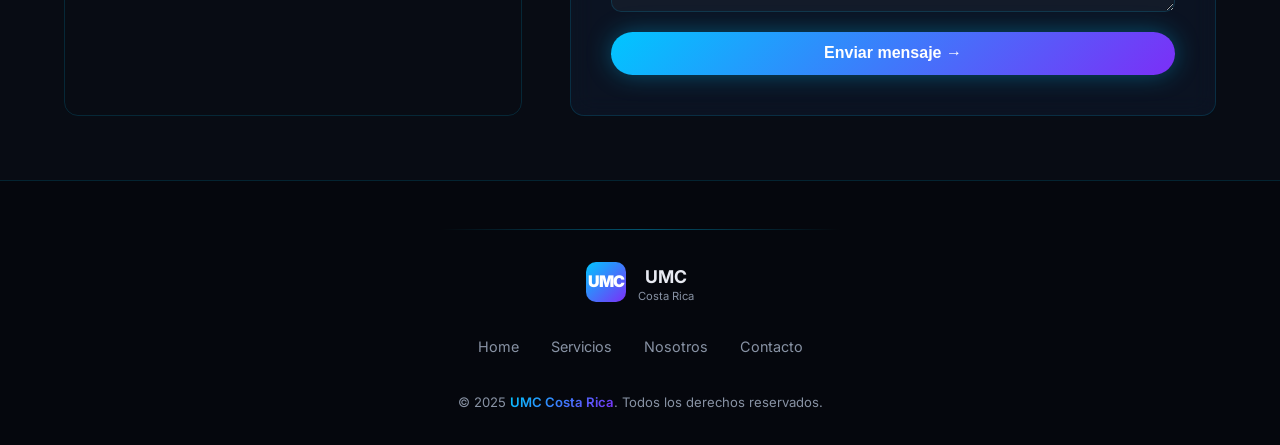
==== commit ae97d3fb: "feat: Se agrega la funcionalidad del correo" ====
--- a/contacto.html
+++ b/contacto.html
@@ -153,6 +153,10 @@
       <p class="form-title">Envíanos un mensaje</p>
 
       <form id="contact-form" novalidate>
+        <input type="hidden" name="access_key" value="b0719eca-1db1-42a9-9275-f2ece2f9c4cf">
+        <input type="hidden" name="subject" value="Nuevo mensaje desde el sitio web — UMC Costa Rica">
+        <input type="hidden" name="from_name" value="Sitio Web UMC Costa Rica">
+        <input type="hidden" name="redirect" value="false">
 
         <div class="form-row">
           <div class="form-group">
